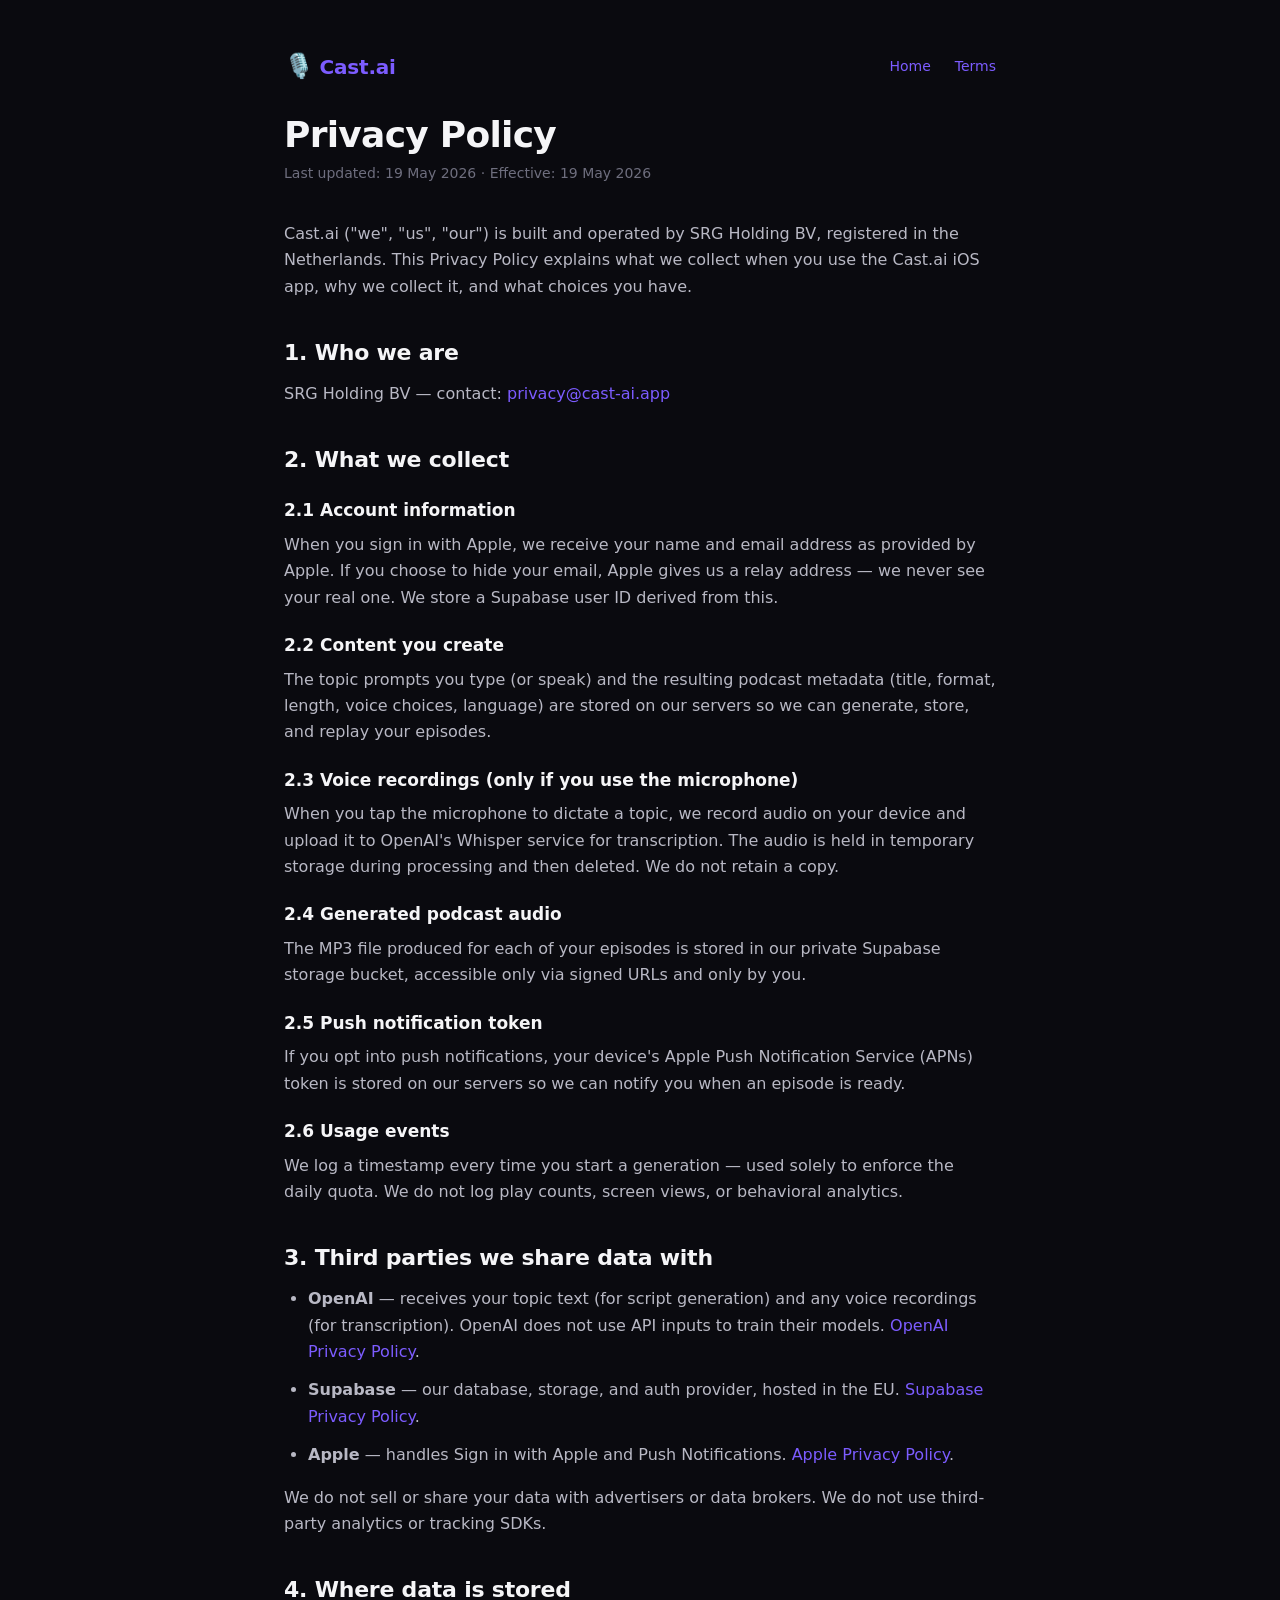
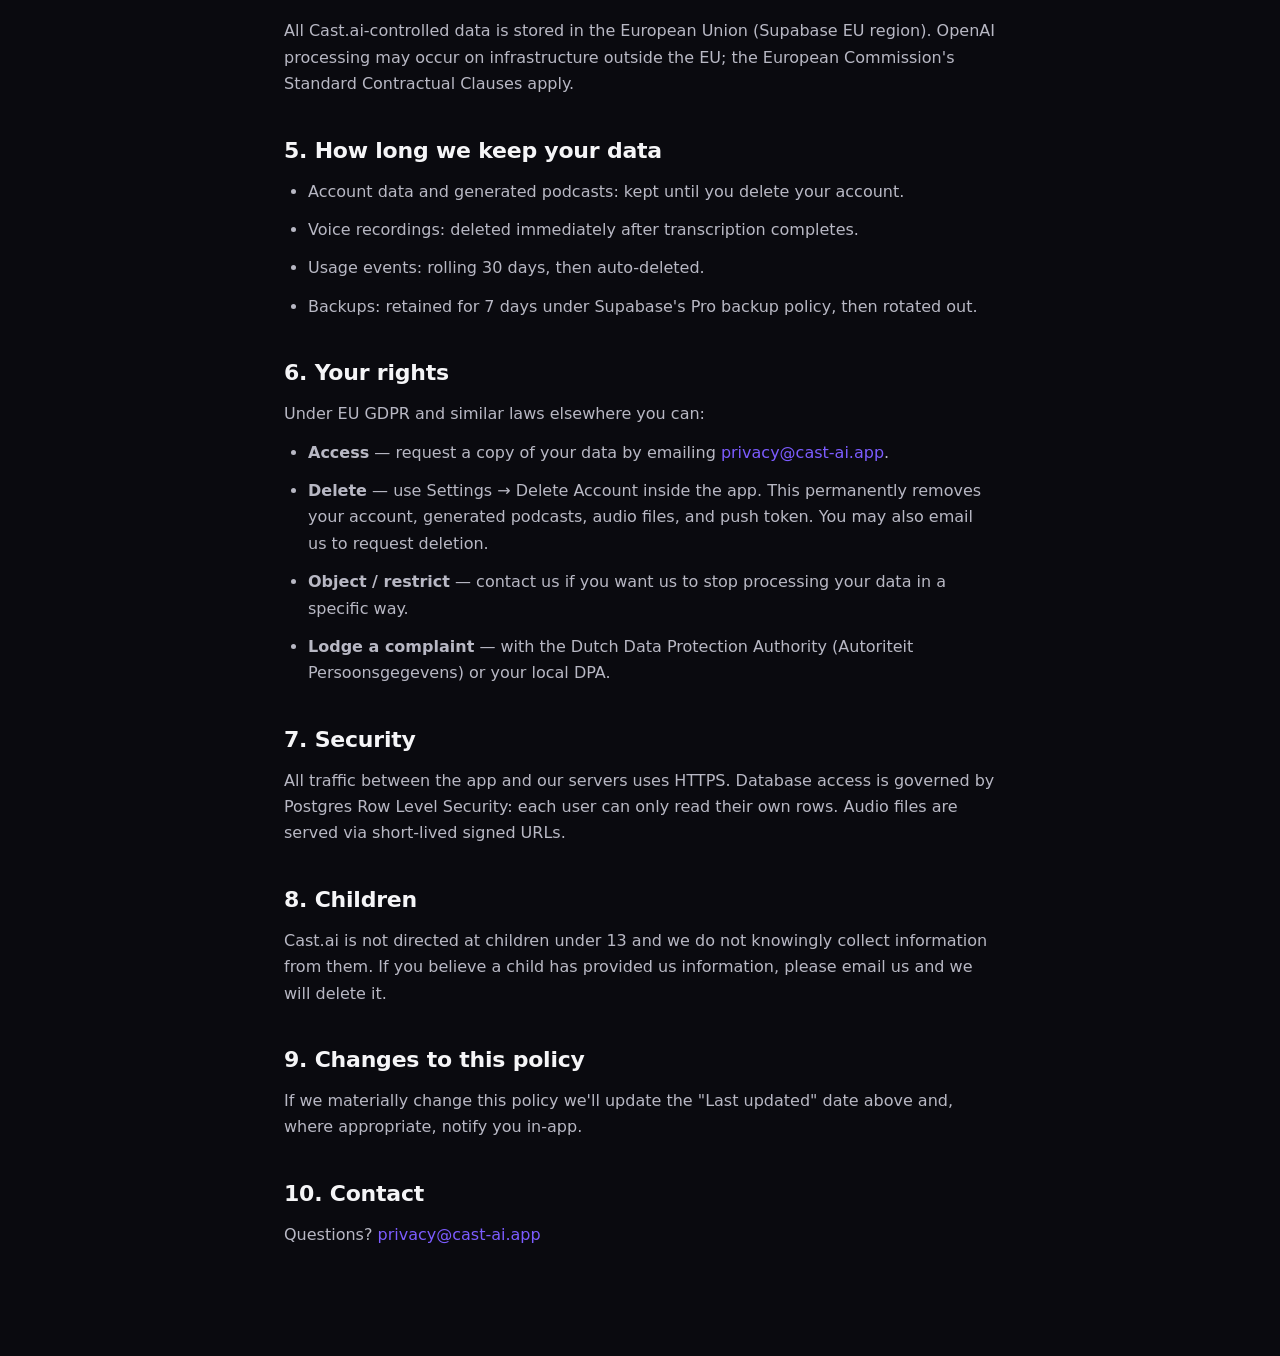
==== privacy.html @ 7ec0811a "Cast.ai landing page + privacy + terms" ====
<!DOCTYPE html>
<html lang="en">
<head>
  <meta charset="UTF-8">
  <meta name="viewport" content="width=device-width, initial-scale=1.0">
  <title>Privacy Policy — Cast.ai</title>
  <link rel="stylesheet" href="styles.css">
</head>
<body>
  <div class="legal">
    <nav>
      <div class="brand"><a href="index.html"><span class="logo">🎙️</span> <span class="brand-name">Cast.ai</span></a></div>
      <div class="nav-links"><a href="index.html">Home</a><a href="terms.html">Terms</a></div>
    </nav>

    <h1>Privacy Policy</h1>
    <p class="updated">Last updated: 19 May 2026 · Effective: 19 May 2026</p>

    <p>Cast.ai ("we", "us", "our") is built and operated by SRG Holding BV, registered in the Netherlands. This Privacy Policy explains what we collect when you use the Cast.ai iOS app, why we collect it, and what choices you have.</p>

    <h2>1. Who we are</h2>
    <p>SRG Holding BV — contact: <a href="mailto:privacy@cast-ai.app">privacy@cast-ai.app</a></p>

    <h2>2. What we collect</h2>

    <h3>2.1 Account information</h3>
    <p>When you sign in with Apple, we receive your name and email address as provided by Apple. If you choose to hide your email, Apple gives us a relay address — we never see your real one. We store a Supabase user ID derived from this.</p>

    <h3>2.2 Content you create</h3>
    <p>The topic prompts you type (or speak) and the resulting podcast metadata (title, format, length, voice choices, language) are stored on our servers so we can generate, store, and replay your episodes.</p>

    <h3>2.3 Voice recordings (only if you use the microphone)</h3>
    <p>When you tap the microphone to dictate a topic, we record audio on your device and upload it to OpenAI's Whisper service for transcription. The audio is held in temporary storage during processing and then deleted. We do not retain a copy.</p>

    <h3>2.4 Generated podcast audio</h3>
    <p>The MP3 file produced for each of your episodes is stored in our private Supabase storage bucket, accessible only via signed URLs and only by you.</p>

    <h3>2.5 Push notification token</h3>
    <p>If you opt into push notifications, your device's Apple Push Notification Service (APNs) token is stored on our servers so we can notify you when an episode is ready.</p>

    <h3>2.6 Usage events</h3>
    <p>We log a timestamp every time you start a generation — used solely to enforce the daily quota. We do not log play counts, screen views, or behavioral analytics.</p>

    <h2>3. Third parties we share data with</h2>
    <ul>
      <li><strong>OpenAI</strong> — receives your topic text (for script generation) and any voice recordings (for transcription). OpenAI does not use API inputs to train their models. <a href="https://openai.com/policies/privacy-policy" target="_blank" rel="noopener">OpenAI Privacy Policy</a>.</li>
      <li><strong>Supabase</strong> — our database, storage, and auth provider, hosted in the EU. <a href="https://supabase.com/privacy" target="_blank" rel="noopener">Supabase Privacy Policy</a>.</li>
      <li><strong>Apple</strong> — handles Sign in with Apple and Push Notifications. <a href="https://www.apple.com/legal/privacy/" target="_blank" rel="noopener">Apple Privacy Policy</a>.</li>
    </ul>
    <p>We do not sell or share your data with advertisers or data brokers. We do not use third-party analytics or tracking SDKs.</p>

    <h2>4. Where data is stored</h2>
    <p>All Cast.ai-controlled data is stored in the European Union (Supabase EU region). OpenAI processing may occur on infrastructure outside the EU; the European Commission's Standard Contractual Clauses apply.</p>

    <h2>5. How long we keep your data</h2>
    <ul>
      <li>Account data and generated podcasts: kept until you delete your account.</li>
      <li>Voice recordings: deleted immediately after transcription completes.</li>
      <li>Usage events: rolling 30 days, then auto-deleted.</li>
      <li>Backups: retained for 7 days under Supabase's Pro backup policy, then rotated out.</li>
    </ul>

    <h2>6. Your rights</h2>
    <p>Under EU GDPR and similar laws elsewhere you can:</p>
    <ul>
      <li><strong>Access</strong> — request a copy of your data by emailing <a href="mailto:privacy@cast-ai.app">privacy@cast-ai.app</a>.</li>
      <li><strong>Delete</strong> — use Settings → Delete Account inside the app. This permanently removes your account, generated podcasts, audio files, and push token. You may also email us to request deletion.</li>
      <li><strong>Object / restrict</strong> — contact us if you want us to stop processing your data in a specific way.</li>
      <li><strong>Lodge a complaint</strong> — with the Dutch Data Protection Authority (Autoriteit Persoonsgegevens) or your local DPA.</li>
    </ul>

    <h2>7. Security</h2>
    <p>All traffic between the app and our servers uses HTTPS. Database access is governed by Postgres Row Level Security: each user can only read their own rows. Audio files are served via short-lived signed URLs.</p>

    <h2>8. Children</h2>
    <p>Cast.ai is not directed at children under 13 and we do not knowingly collect information from them. If you believe a child has provided us information, please email us and we will delete it.</p>

    <h2>9. Changes to this policy</h2>
    <p>If we materially change this policy we'll update the "Last updated" date above and, where appropriate, notify you in-app.</p>

    <h2>10. Contact</h2>
    <p>Questions? <a href="mailto:privacy@cast-ai.app">privacy@cast-ai.app</a></p>
  </div>
</body>
</html>
---- styles.css ----
:root {
  --bg: #0a0a0f;
  --bg-elev: #14141d;
  --surface: #1a1a26;
  --text: #f5f5f7;
  --text-2: #b8b8c4;
  --text-3: #6e6e7e;
  --accent: #7c5cff;
  --accent-2: #b056ff;
  --pink: #ff5e9c;
  --max-width: 1100px;
}

* { box-sizing: border-box; margin: 0; padding: 0; }

html, body {
  font-family: -apple-system, BlinkMacSystemFont, "SF Pro Display", "Segoe UI", system-ui, sans-serif;
  background: var(--bg);
  color: var(--text);
  -webkit-font-smoothing: antialiased;
  line-height: 1.5;
}

a { color: var(--accent); text-decoration: none; }
a:hover { color: var(--accent-2); }

.hero {
  min-height: 90vh;
  padding: 24px 32px 80px;
  background:
    radial-gradient(ellipse at 20% 0%, rgba(124, 92, 255, 0.25) 0%, transparent 50%),
    radial-gradient(ellipse at 80% 20%, rgba(255, 94, 156, 0.15) 0%, transparent 50%),
    var(--bg);
  display: flex;
  flex-direction: column;
}

nav {
  display: flex;
  justify-content: space-between;
  align-items: center;
  max-width: var(--max-width);
  width: 100%;
  margin: 0 auto;
  padding: 8px 0 32px;
}

.brand { display: flex; align-items: center; gap: 10px; font-weight: 700; }
.brand-name { font-size: 20px; letter-spacing: -0.01em; }
.logo { font-size: 24px; }

.nav-links { display: flex; gap: 24px; }
.nav-links a { color: var(--text-2); font-weight: 500; font-size: 14px; }
.nav-links a:hover { color: var(--text); }

.hero-content {
  max-width: 760px;
  margin: auto;
  text-align: center;
  padding: 40px 0;
}

h1 {
  font-size: clamp(40px, 7vw, 72px);
  line-height: 1.05;
  letter-spacing: -0.03em;
  font-weight: 800;
  margin-bottom: 24px;
}

.gradient {
  background: linear-gradient(135deg, var(--accent), var(--pink));
  -webkit-background-clip: text;
  -webkit-text-fill-color: transparent;
  background-clip: text;
}

.tagline {
  font-size: clamp(17px, 2vw, 21px);
  color: var(--text-2);
  margin-bottom: 36px;
  max-width: 580px;
  margin-left: auto;
  margin-right: auto;
}

.tagline-small {
  font-size: 13px;
  color: var(--text-3);
  margin-top: 18px;
}

.cta-row {
  display: flex;
  gap: 12px;
  justify-content: center;
  flex-wrap: wrap;
}

.cta-primary, .cta-secondary {
  display: inline-block;
  padding: 14px 26px;
  border-radius: 100px;
  font-weight: 600;
  font-size: 15px;
  transition: transform 0.15s ease, opacity 0.15s ease;
}

.cta-primary {
  background: linear-gradient(135deg, var(--accent), var(--accent-2));
  color: white;
  box-shadow: 0 8px 24px rgba(124, 92, 255, 0.35);
}
.cta-primary[aria-disabled="true"] {
  opacity: 0.8;
  cursor: not-allowed;
}
.cta-primary:hover { transform: translateY(-2px); color: white; }

.cta-secondary {
  background: rgba(255, 255, 255, 0.08);
  color: var(--text);
  border: 1px solid rgba(255, 255, 255, 0.12);
}
.cta-secondary:hover { background: rgba(255, 255, 255, 0.12); color: var(--text); }

.features {
  max-width: var(--max-width);
  margin: 0 auto;
  padding: 96px 32px;
  display: grid;
  grid-template-columns: repeat(auto-fit, minmax(280px, 1fr));
  gap: 24px;
}

.feature {
  background: var(--surface);
  padding: 28px;
  border-radius: 18px;
  border: 1px solid rgba(255, 255, 255, 0.05);
}
.feature-icon { font-size: 28px; margin-bottom: 14px; }
.feature h3 { font-size: 18px; margin-bottom: 8px; letter-spacing: -0.01em; }
.feature p { color: var(--text-2); font-size: 15px; }

.how-it-works {
  max-width: 800px;
  margin: 0 auto;
  padding: 64px 32px 96px;
}
.how-it-works h2 {
  font-size: clamp(28px, 4vw, 40px);
  letter-spacing: -0.02em;
  margin-bottom: 36px;
  text-align: center;
}
.how-it-works ol { list-style: none; display: flex; flex-direction: column; gap: 20px; }
.how-it-works li {
  display: flex;
  gap: 18px;
  align-items: flex-start;
  background: var(--surface);
  padding: 20px 24px;
  border-radius: 14px;
  border: 1px solid rgba(255, 255, 255, 0.05);
}
.step-num {
  flex-shrink: 0;
  width: 32px;
  height: 32px;
  display: inline-flex;
  align-items: center;
  justify-content: center;
  border-radius: 50%;
  background: linear-gradient(135deg, var(--accent), var(--accent-2));
  font-weight: 700;
  color: white;
}
.how-it-works li div { color: var(--text-2); }
.how-it-works strong { color: var(--text); font-weight: 600; }

footer {
  border-top: 1px solid rgba(255, 255, 255, 0.05);
  padding: 48px 32px;
  text-align: center;
  background: var(--bg-elev);
}
.footer-brand { display: flex; justify-content: center; align-items: center; gap: 8px; font-weight: 700; margin-bottom: 16px; }
.footer-links { display: flex; gap: 20px; justify-content: center; margin-bottom: 16px; }
.footer-links a { color: var(--text-2); font-size: 14px; }
.footer-copy { color: var(--text-3); font-size: 13px; }

/* Legal pages */
.legal {
  max-width: 760px;
  margin: 0 auto;
  padding: 32px 24px 96px;
}
.legal nav { padding: 16px 0 32px; }
.legal h1 { font-size: 36px; margin-bottom: 8px; letter-spacing: -0.02em; }
.legal .updated { color: var(--text-3); font-size: 14px; margin-bottom: 36px; }
.legal h2 { font-size: 22px; margin: 36px 0 12px; letter-spacing: -0.01em; }
.legal h3 { font-size: 17px; margin: 22px 0 8px; color: var(--text); }
.legal p, .legal li { color: var(--text-2); font-size: 16px; margin-bottom: 12px; line-height: 1.65; }
.legal ul { margin: 0 0 16px 24px; }
.legal a { color: var(--accent); }
.legal code { background: var(--surface); padding: 2px 6px; border-radius: 4px; font-size: 14px; }
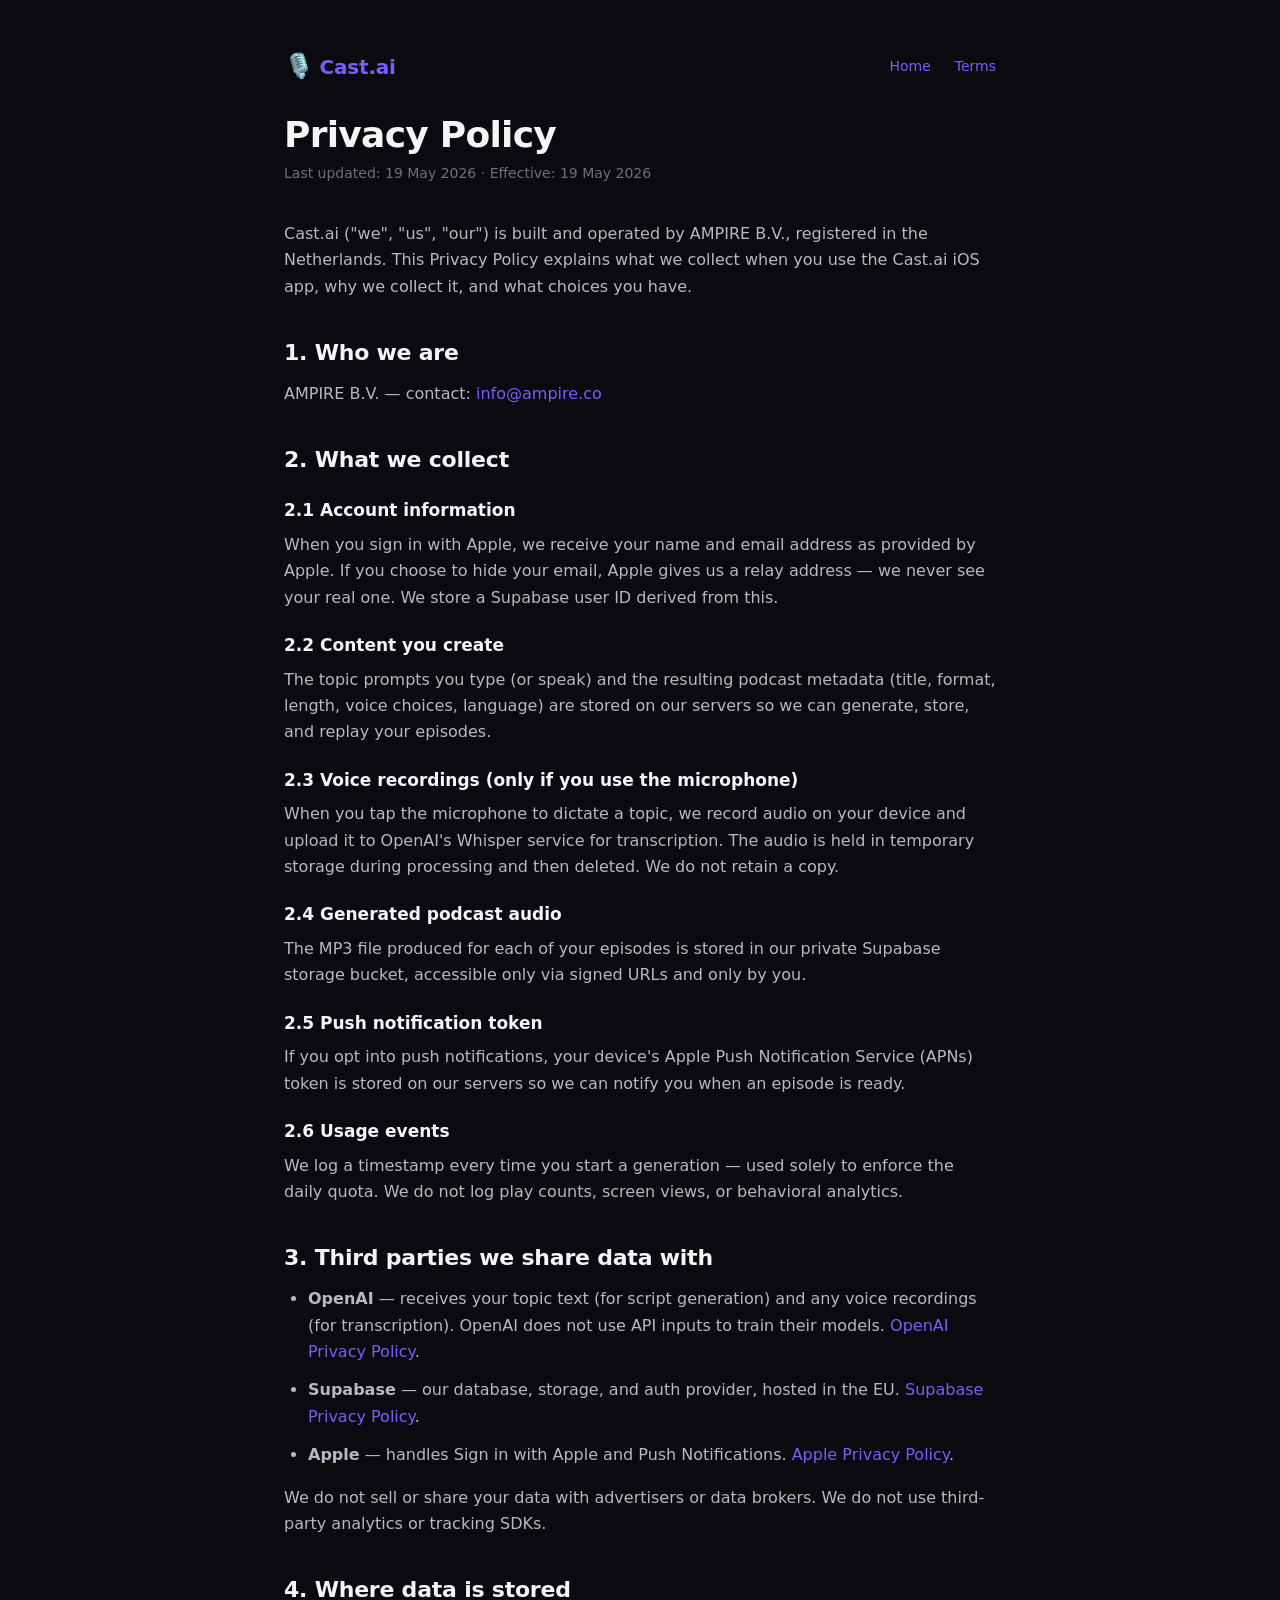
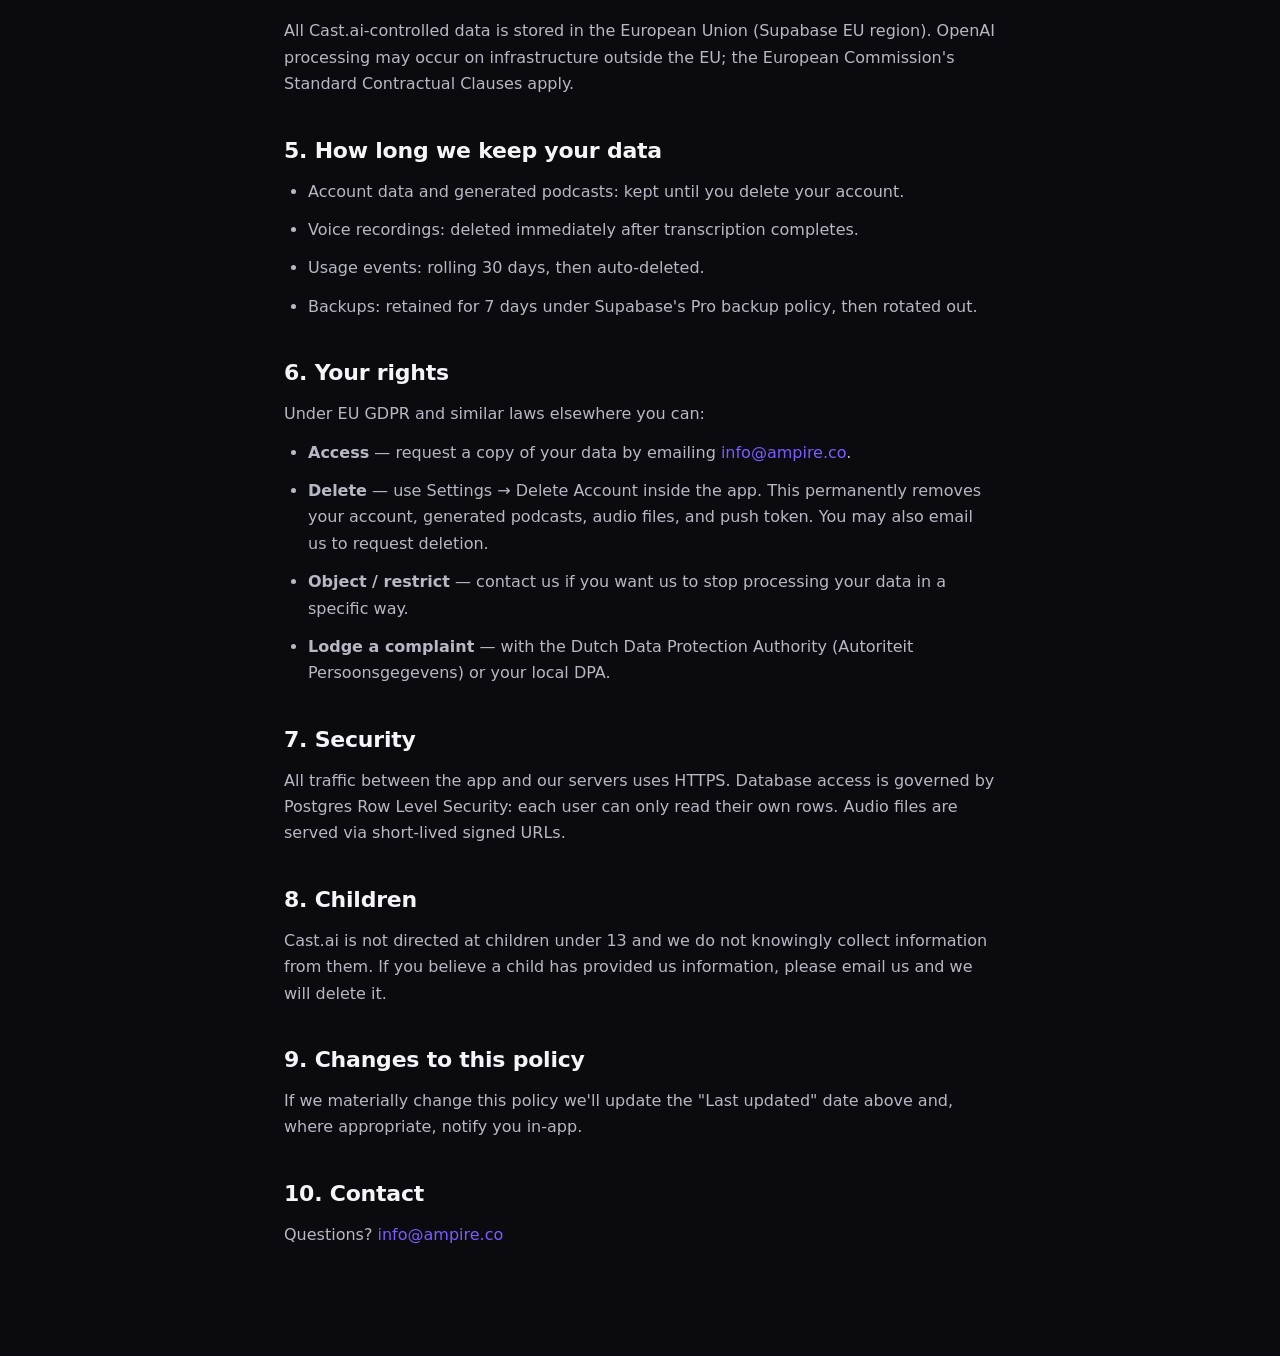
==== commit 11f334dd: "Update emails to info@ampire.co + company to AMPIRE B.V." ====
--- a/privacy.html
+++ b/privacy.html
@@ -16,10 +16,10 @@
     <h1>Privacy Policy</h1>
     <p class="updated">Last updated: 19 May 2026 · Effective: 19 May 2026</p>
 
-    <p>Cast.ai ("we", "us", "our") is built and operated by SRG Holding BV, registered in the Netherlands. This Privacy Policy explains what we collect when you use the Cast.ai iOS app, why we collect it, and what choices you have.</p>
+    <p>Cast.ai ("we", "us", "our") is built and operated by AMPIRE B.V., registered in the Netherlands. This Privacy Policy explains what we collect when you use the Cast.ai iOS app, why we collect it, and what choices you have.</p>
 
     <h2>1. Who we are</h2>
-    <p>SRG Holding BV — contact: <a href="mailto:privacy@cast-ai.app">privacy@cast-ai.app</a></p>
+    <p>AMPIRE B.V. — contact: <a href="mailto:info@ampire.co">info@ampire.co</a></p>
 
     <h2>2. What we collect</h2>
 
@@ -63,7 +63,7 @@
     <h2>6. Your rights</h2>
     <p>Under EU GDPR and similar laws elsewhere you can:</p>
     <ul>
-      <li><strong>Access</strong> — request a copy of your data by emailing <a href="mailto:privacy@cast-ai.app">privacy@cast-ai.app</a>.</li>
+      <li><strong>Access</strong> — request a copy of your data by emailing <a href="mailto:info@ampire.co">info@ampire.co</a>.</li>
       <li><strong>Delete</strong> — use Settings → Delete Account inside the app. This permanently removes your account, generated podcasts, audio files, and push token. You may also email us to request deletion.</li>
       <li><strong>Object / restrict</strong> — contact us if you want us to stop processing your data in a specific way.</li>
       <li><strong>Lodge a complaint</strong> — with the Dutch Data Protection Authority (Autoriteit Persoonsgegevens) or your local DPA.</li>
@@ -79,7 +79,7 @@
     <p>If we materially change this policy we'll update the "Last updated" date above and, where appropriate, notify you in-app.</p>
 
     <h2>10. Contact</h2>
-    <p>Questions? <a href="mailto:privacy@cast-ai.app">privacy@cast-ai.app</a></p>
+    <p>Questions? <a href="mailto:info@ampire.co">info@ampire.co</a></p>
   </div>
 </body>
 </html>
